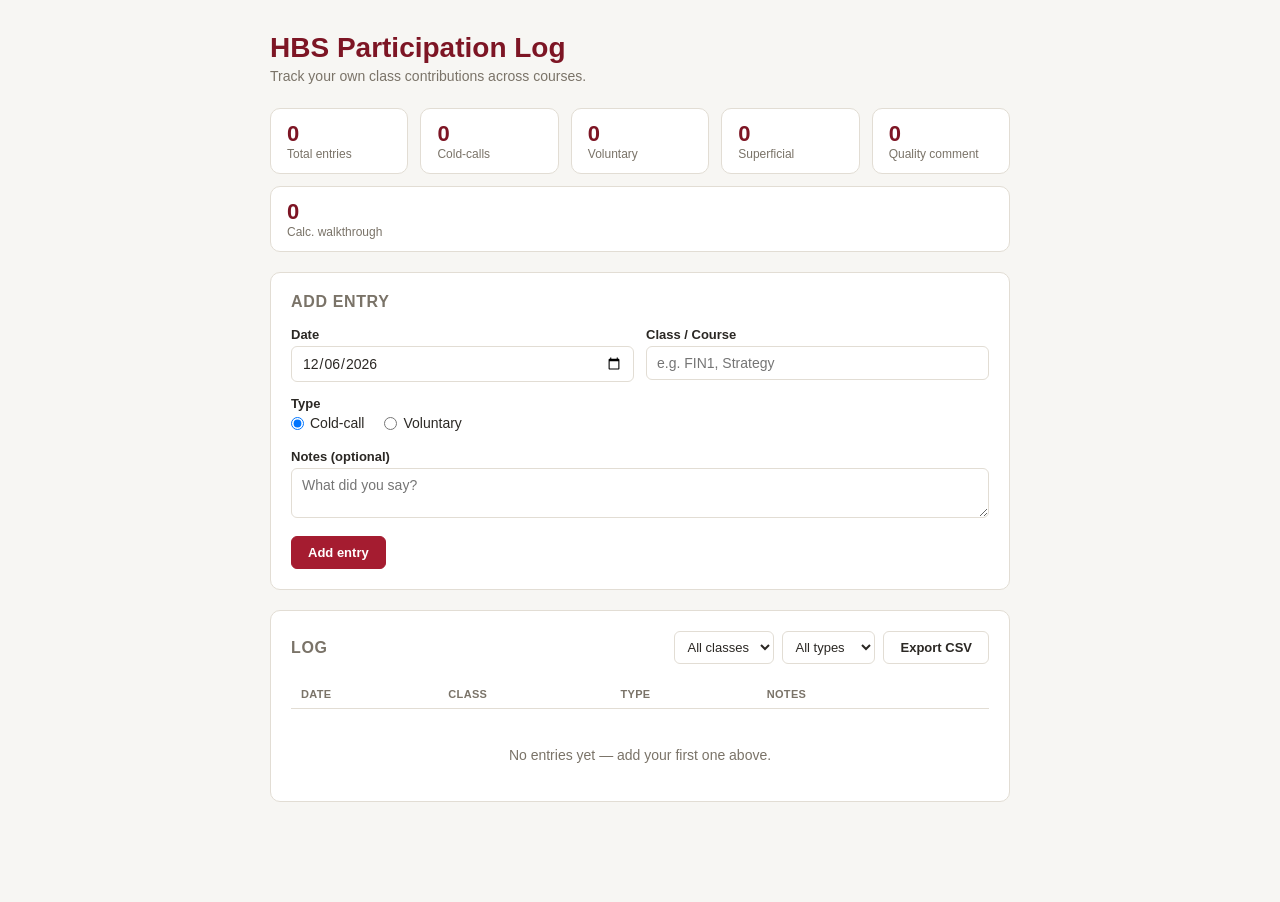
==== index.html @ c9a11cba "Initial version of HBS participation log" ====
<!DOCTYPE html>
<html lang="en">
<head>
<meta charset="UTF-8">
<meta name="viewport" content="width=device-width, initial-scale=1.0">
<title>HBS Participation Log</title>
<link rel="stylesheet" href="style.css">
</head>
<body>
<div class="wrap">
  <header>
    <h1>HBS Participation Log</h1>
    <p class="subtitle">Track your own class contributions across courses.</p>
  </header>

  <section class="stats" id="stats"></section>

  <section class="card">
    <h2>Add entry</h2>
    <form id="entry-form">
      <div class="field-row">
        <div class="field">
          <label for="date">Date</label>
          <input type="date" id="date" required>
        </div>
        <div class="field">
          <label for="class-name">Class / Course</label>
          <input type="text" id="class-name" list="class-options" placeholder="e.g. FIN1, Strategy" required>
          <datalist id="class-options"></datalist>
        </div>
      </div>

      <div class="field">
        <label>Type</label>
        <div class="radio-row">
          <label class="radio"><input type="radio" name="type" value="Cold-call" checked> Cold-call</label>
          <label class="radio"><input type="radio" name="type" value="Voluntary"> Voluntary</label>
        </div>
      </div>

      <div class="field" id="subtype-field" hidden>
        <label for="subtype">Voluntary type</label>
        <select id="subtype">
          <option value="">Select one…</option>
          <option value="Superficial">Superficial</option>
          <option value="Quality comment">Quality comment</option>
          <option value="Calculation walkthrough">Calculation walkthrough</option>
        </select>
      </div>

      <div class="field">
        <label for="notes">Notes (optional)</label>
        <textarea id="notes" rows="2" placeholder="What did you say?"></textarea>
      </div>

      <button type="submit" class="btn primary">Add entry</button>
    </form>
  </section>

  <section class="card">
    <div class="log-header">
      <h2>Log</h2>
      <div class="filters">
        <select id="filter-class">
          <option value="">All classes</option>
        </select>
        <select id="filter-type">
          <option value="">All types</option>
          <option value="Cold-call">Cold-call</option>
          <option value="Voluntary">Voluntary</option>
        </select>
        <button type="button" class="btn" id="export-btn">Export CSV</button>
      </div>
    </div>
    <div class="table-wrap">
      <table id="log-table">
        <thead>
          <tr>
            <th>Date</th>
            <th>Class</th>
            <th>Type</th>
            <th>Notes</th>
            <th></th>
          </tr>
        </thead>
        <tbody id="log-body"></tbody>
      </table>
      <p id="empty-state" class="empty-state" hidden>No entries yet — add your first one above.</p>
    </div>
  </section>
</div>
<script src="app.js"></script>
</body>
</html>
---- style.css ----
:root {
  --bg: #f7f6f3;
  --card: #ffffff;
  --border: #e2ddd4;
  --text: #2b2824;
  --muted: #7a7368;
  --accent: #a51c30;
  --accent-dark: #7d1524;
  --coldcall: #d9663f;
  --voluntary: #2f6f4e;
}

* { box-sizing: border-box; }

body {
  margin: 0;
  background: var(--bg);
  color: var(--text);
  font-family: -apple-system, BlinkMacSystemFont, "Segoe UI", Helvetica, Arial, sans-serif;
}

.wrap {
  max-width: 780px;
  margin: 0 auto;
  padding: 32px 20px 80px;
}

header h1 {
  margin: 0 0 4px;
  font-size: 28px;
  color: var(--accent-dark);
}

.subtitle {
  margin: 0 0 24px;
  color: var(--muted);
  font-size: 14px;
}

.card {
  background: var(--card);
  border: 1px solid var(--border);
  border-radius: 10px;
  padding: 20px;
  margin-bottom: 20px;
}

.card h2 {
  margin: 0 0 16px;
  font-size: 16px;
  text-transform: uppercase;
  letter-spacing: 0.04em;
  color: var(--muted);
}

.field-row {
  display: flex;
  gap: 12px;
}

.field {
  margin-bottom: 14px;
  flex: 1;
}

label {
  display: block;
  font-size: 13px;
  font-weight: 600;
  margin-bottom: 4px;
}

input[type="text"], input[type="date"], select, textarea {
  width: 100%;
  padding: 8px 10px;
  border: 1px solid var(--border);
  border-radius: 6px;
  font-size: 14px;
  font-family: inherit;
  background: #fff;
  color: var(--text);
}

textarea { resize: vertical; }

.radio-row {
  display: flex;
  gap: 20px;
}

.radio {
  display: flex;
  align-items: center;
  gap: 6px;
  font-weight: 500;
  font-size: 14px;
}

.radio input { margin: 0; }

.btn {
  padding: 8px 16px;
  border-radius: 6px;
  border: 1px solid var(--border);
  background: #fff;
  color: var(--text);
  font-size: 13px;
  font-weight: 600;
  cursor: pointer;
}

.btn:hover { background: #f1efe9; }

.btn.primary {
  background: var(--accent);
  border-color: var(--accent);
  color: #fff;
}

.btn.primary:hover { background: var(--accent-dark); }

.btn.small {
  padding: 4px 10px;
  font-size: 12px;
}

.log-header {
  display: flex;
  justify-content: space-between;
  align-items: center;
  flex-wrap: wrap;
  gap: 10px;
  margin-bottom: 16px;
}

.log-header h2 { margin: 0; }

.filters {
  display: flex;
  gap: 8px;
}

.filters select {
  width: auto;
  font-size: 13px;
  padding: 6px 8px;
}

.table-wrap { overflow-x: auto; }

table {
  width: 100%;
  border-collapse: collapse;
  font-size: 13px;
}

th, td {
  text-align: left;
  padding: 8px 10px;
  border-bottom: 1px solid var(--border);
  vertical-align: top;
}

th {
  color: var(--muted);
  font-size: 11px;
  text-transform: uppercase;
  letter-spacing: 0.03em;
}

.badge {
  display: inline-block;
  padding: 2px 8px;
  border-radius: 999px;
  font-size: 12px;
  font-weight: 600;
  white-space: nowrap;
}

.badge.coldcall { background: rgba(217,102,63,0.15); color: var(--coldcall); }
.badge.voluntary { background: rgba(47,111,78,0.15); color: var(--voluntary); }

.empty-state {
  text-align: center;
  color: var(--muted);
  padding: 24px 0 4px;
  font-size: 14px;
}

.stats {
  display: flex;
  gap: 12px;
  margin-bottom: 20px;
  flex-wrap: wrap;
}

.stat {
  background: var(--card);
  border: 1px solid var(--border);
  border-radius: 10px;
  padding: 12px 16px;
  flex: 1;
  min-width: 120px;
}

.stat .num {
  font-size: 22px;
  font-weight: 700;
  color: var(--accent-dark);
}

.stat .label {
  font-size: 12px;
  color: var(--muted);
}
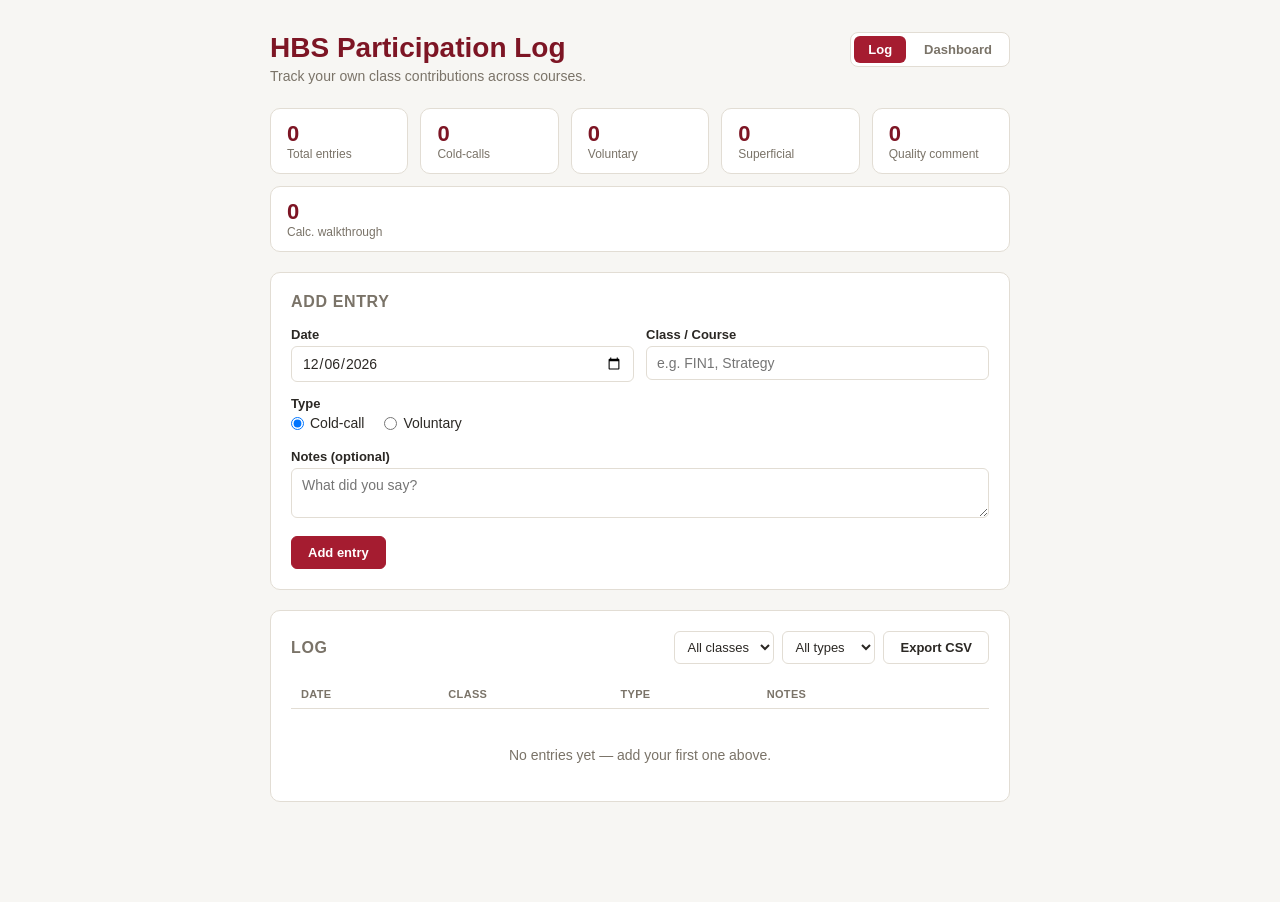
==== commit 74803ef8: "Add participation dashboard with weekly and overall stats" ====
--- a/index.html
+++ b/index.html
@@ -9,8 +9,16 @@
 <body>
 <div class="wrap">
   <header>
-    <h1>HBS Participation Log</h1>
-    <p class="subtitle">Track your own class contributions across courses.</p>
+    <div class="title-row">
+      <div>
+        <h1>HBS Participation Log</h1>
+        <p class="subtitle">Track your own class contributions across courses.</p>
+      </div>
+      <nav class="page-nav">
+        <a class="nav-link" href="index.html" aria-current="page">Log</a>
+        <a class="nav-link" href="dashboard.html">Dashboard</a>
+      </nav>
+    </div>
   </header>
 
   <section class="stats" id="stats"></section>
--- a/style.css
+++ b/style.css
@@ -8,6 +8,45 @@
   --accent-dark: #7d1524;
   --coldcall: #d9663f;
   --voluntary: #2f6f4e;
+
+  /* dataviz palette (light) */
+  --viz-surface: #fcfcfb;
+  --viz-text-primary: #0b0b0b;
+  --viz-text-secondary: #52514e;
+  --viz-muted: #898781;
+  --viz-axis: #c3c2b7;
+  --series-1: #2a78d6;
+  --series-2: #eb6834;
+  --series-3: #1baf7a;
+  --series-4: #eda100;
+  --series-5: #e87ba4;
+}
+
+@media (prefers-color-scheme: dark) {
+  :root:not([data-theme="light"]) {
+    --viz-surface: #1a1a19;
+    --viz-text-primary: #ffffff;
+    --viz-text-secondary: #c3c2b7;
+    --viz-muted: #898781;
+    --viz-axis: #383835;
+    --series-1: #3987e5;
+    --series-2: #d95926;
+    --series-3: #199e70;
+    --series-4: #c98500;
+    --series-5: #d55181;
+  }
+}
+:root[data-theme="dark"] {
+  --viz-surface: #1a1a19;
+  --viz-text-primary: #ffffff;
+  --viz-text-secondary: #c3c2b7;
+  --viz-muted: #898781;
+  --viz-axis: #383835;
+  --series-1: #3987e5;
+  --series-2: #d95926;
+  --series-3: #199e70;
+  --series-4: #c98500;
+  --series-5: #d55181;
 }
 
 * { box-sizing: border-box; }
@@ -213,3 +252,186 @@
   font-size: 12px;
   color: var(--muted);
 }
+
+/* --- dashboard --- */
+
+.title-row {
+  display: flex;
+  justify-content: space-between;
+  align-items: flex-start;
+  gap: 16px;
+  margin-bottom: 24px;
+}
+
+.title-row h1 { margin: 0 0 4px; }
+.title-row .subtitle { margin: 0; }
+
+.page-nav {
+  display: flex;
+  gap: 4px;
+  background: var(--card);
+  border: 1px solid var(--border);
+  border-radius: 8px;
+  padding: 3px;
+  flex-shrink: 0;
+}
+
+.nav-link {
+  padding: 6px 14px;
+  border-radius: 6px;
+  font-size: 13px;
+  font-weight: 600;
+  color: var(--muted);
+  text-decoration: none;
+}
+
+.nav-link[aria-current="page"] {
+  background: var(--accent);
+  color: #fff;
+}
+
+.section-header {
+  display: flex;
+  justify-content: space-between;
+  align-items: baseline;
+  margin-bottom: 16px;
+  flex-wrap: wrap;
+  gap: 6px;
+}
+
+.section-header h2 {
+  margin: 0;
+  font-size: 16px;
+  text-transform: uppercase;
+  letter-spacing: 0.04em;
+  color: var(--muted);
+}
+
+.section-sub {
+  font-size: 13px;
+  color: var(--muted);
+}
+
+.chart-block { margin-top: 12px; }
+
+.chart-title-row {
+  display: flex;
+  justify-content: space-between;
+  align-items: baseline;
+  flex-wrap: wrap;
+  gap: 8px;
+  margin-bottom: 6px;
+}
+
+.chart-title-row h3 {
+  margin: 0;
+  font-size: 14px;
+  color: var(--text);
+}
+
+.chart-grid {
+  display: grid;
+  grid-template-columns: 1fr 1fr;
+  gap: 20px;
+  margin-top: 20px;
+}
+
+@media (max-width: 640px) {
+  .chart-grid { grid-template-columns: 1fr; }
+}
+
+.chart {
+  background: var(--viz-surface);
+  border-radius: 8px;
+}
+
+.legend {
+  display: flex;
+  gap: 14px;
+}
+
+.legend-item {
+  display: flex;
+  align-items: center;
+  gap: 6px;
+  font-size: 12px;
+  color: var(--viz-text-secondary);
+}
+
+.swatch {
+  width: 10px;
+  height: 10px;
+  border-radius: 2px;
+  display: inline-block;
+}
+
+.swatch.series-1 { background: var(--series-1); }
+.swatch.series-2 { background: var(--series-2); }
+.swatch.series-3 { background: var(--series-3); }
+.swatch.series-4 { background: var(--series-4); }
+.swatch.series-5 { background: var(--series-5); }
+
+.viz-svg { display: block; width: 100%; }
+
+.bar-fill.series-1 { fill: var(--series-1); }
+.bar-fill.series-2 { fill: var(--series-2); }
+.bar-fill.series-3 { fill: var(--series-3); }
+.bar-fill.series-4 { fill: var(--series-4); }
+.bar-fill.series-5 { fill: var(--series-5); }
+
+.axis-line { stroke: var(--viz-axis); stroke-width: 1; }
+
+.axis-label {
+  fill: var(--viz-muted);
+  font-size: 11px;
+}
+
+.value-label {
+  fill: var(--viz-text-secondary);
+  font-size: 12px;
+  font-weight: 600;
+}
+
+/* horizontal bar chart (HTML rows, so long labels wrap instead of clipping) */
+
+.hbar-row {
+  display: grid;
+  grid-template-columns: 100px 1fr 28px;
+  align-items: center;
+  gap: 10px;
+  padding: 6px 12px;
+}
+
+.hbar-label {
+  font-size: 12px;
+  color: var(--viz-text-secondary);
+  text-align: right;
+  overflow-wrap: break-word;
+}
+
+.hbar-track { min-width: 0; }
+
+.hbar-fill {
+  height: 16px;
+  border-radius: 0 4px 4px 0;
+  min-width: 3px;
+}
+
+.hbar-fill.series-1 { background: var(--series-1); }
+.hbar-fill.series-2 { background: var(--series-2); }
+.hbar-fill.series-3 { background: var(--series-3); }
+.hbar-fill.series-4 { background: var(--series-4); }
+.hbar-fill.series-5 { background: var(--series-5); }
+
+.hbar-value {
+  font-size: 12px;
+  font-weight: 600;
+  color: var(--viz-text-secondary);
+}
+
+.hbar-empty {
+  color: var(--viz-muted);
+  font-size: 13px;
+  padding: 16px 12px;
+  margin: 0;
+}
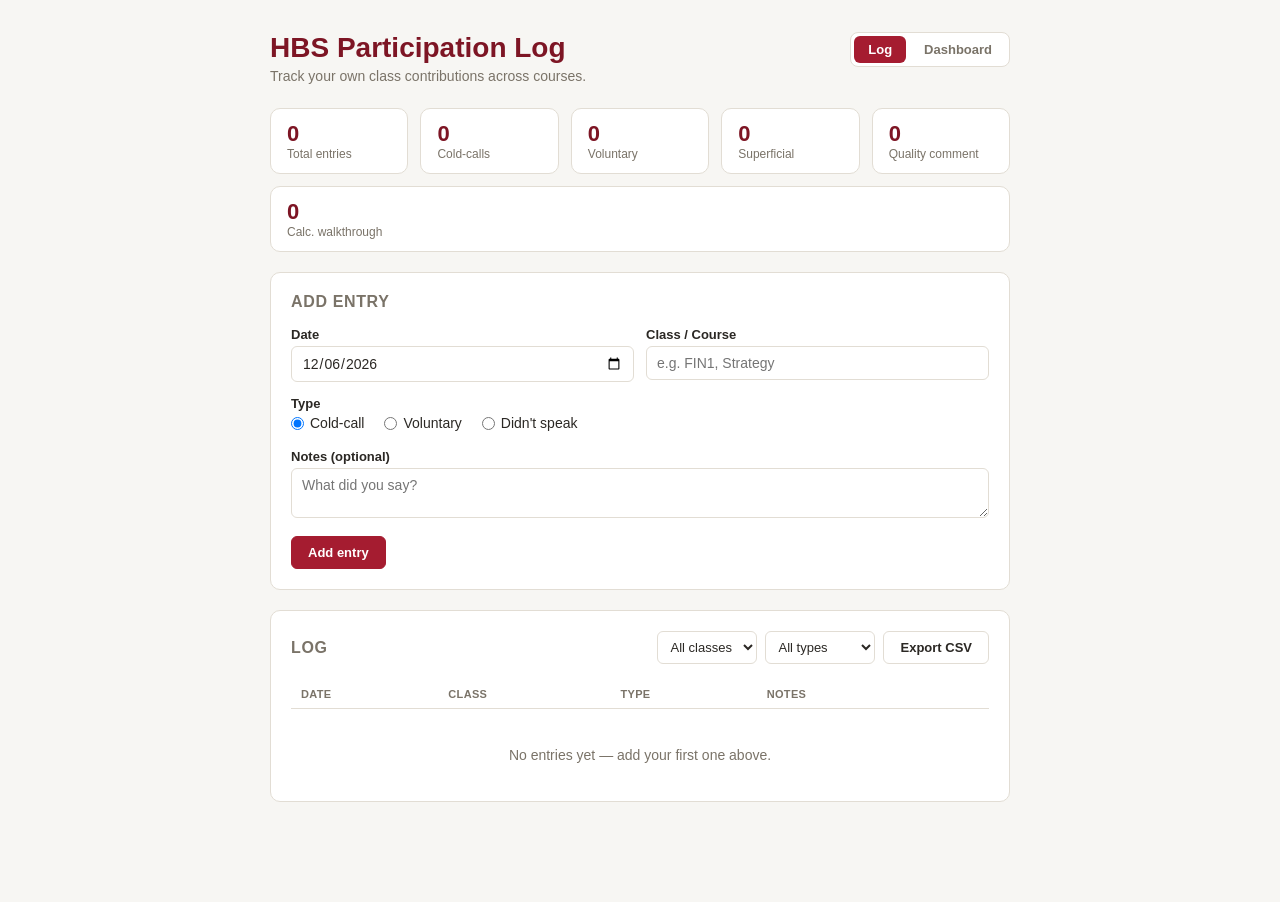
==== commit 8cc8b96c: "Add speaking-pace tracking and simplify dashboard to fewer charts" ====
--- a/index.html
+++ b/index.html
@@ -43,6 +43,7 @@
         <div class="radio-row">
           <label class="radio"><input type="radio" name="type" value="Cold-call" checked> Cold-call</label>
           <label class="radio"><input type="radio" name="type" value="Voluntary"> Voluntary</label>
+          <label class="radio"><input type="radio" name="type" value="No participation"> Didn't speak</label>
         </div>
       </div>
 
@@ -76,6 +77,7 @@
           <option value="">All types</option>
           <option value="Cold-call">Cold-call</option>
           <option value="Voluntary">Voluntary</option>
+          <option value="No participation">Didn't speak</option>
         </select>
         <button type="button" class="btn" id="export-btn">Export CSV</button>
       </div>
--- a/style.css
+++ b/style.css
@@ -20,6 +20,12 @@
   --series-3: #1baf7a;
   --series-4: #eda100;
   --series-5: #e87ba4;
+
+  /* sequential blue ramp, used for the weekly heatmap */
+  --heat-0: #f3f2ef;
+  --heat-1: #cde2fb;
+  --heat-2: #6da7ec;
+  --heat-3: #2a78d6;
 }
 
 @media (prefers-color-scheme: dark) {
@@ -34,6 +40,10 @@
     --series-3: #199e70;
     --series-4: #c98500;
     --series-5: #d55181;
+    --heat-0: #232320;
+    --heat-1: #184f95;
+    --heat-2: #2a78d6;
+    --heat-3: #3987e5;
   }
 }
 :root[data-theme="dark"] {
@@ -47,6 +57,10 @@
   --series-3: #199e70;
   --series-4: #c98500;
   --series-5: #d55181;
+  --heat-0: #232320;
+  --heat-1: #184f95;
+  --heat-2: #2a78d6;
+  --heat-3: #3987e5;
 }
 
 * { box-sizing: border-box; }
@@ -218,6 +232,7 @@
 
 .badge.coldcall { background: rgba(217,102,63,0.15); color: var(--coldcall); }
 .badge.voluntary { background: rgba(47,111,78,0.15); color: var(--voluntary); }
+.badge.noparticipation { background: rgba(122,115,104,0.15); color: var(--muted); }
 
 .empty-state {
   text-align: center;
@@ -290,6 +305,41 @@
   color: #fff;
 }
 
+.control-bar {
+  display: flex;
+  justify-content: space-between;
+  align-items: center;
+  flex-wrap: wrap;
+  gap: 12px;
+  margin-bottom: 16px;
+}
+
+.view-tabs {
+  display: flex;
+  gap: 4px;
+  background: var(--card);
+  border: 1px solid var(--border);
+  border-radius: 8px;
+  padding: 3px;
+}
+
+.tab-btn {
+  padding: 7px 16px;
+  border-radius: 6px;
+  border: none;
+  background: transparent;
+  color: var(--muted);
+  font-size: 13px;
+  font-weight: 600;
+  cursor: pointer;
+  font-family: inherit;
+}
+
+.tab-btn[aria-current="page"] {
+  background: var(--accent);
+  color: #fff;
+}
+
 .section-header {
   display: flex;
   justify-content: space-between;
@@ -329,17 +379,6 @@
   color: var(--text);
 }
 
-.chart-grid {
-  display: grid;
-  grid-template-columns: 1fr 1fr;
-  gap: 20px;
-  margin-top: 20px;
-}
-
-@media (max-width: 640px) {
-  .chart-grid { grid-template-columns: 1fr; }
-}
-
 .chart {
   background: var(--viz-surface);
   border-radius: 8px;
@@ -358,26 +397,54 @@
   color: var(--viz-text-secondary);
 }
 
-.swatch {
-  width: 10px;
-  height: 10px;
-  border-radius: 2px;
-  display: inline-block;
-}
-
-.swatch.series-1 { background: var(--series-1); }
-.swatch.series-2 { background: var(--series-2); }
-.swatch.series-3 { background: var(--series-3); }
-.swatch.series-4 { background: var(--series-4); }
-.swatch.series-5 { background: var(--series-5); }
+/* --- speaking pace pills --- */
+
+.pace-row {
+  display: flex;
+  flex-wrap: wrap;
+  gap: 8px;
+}
+
+.pace-pill {
+  display: flex;
+  align-items: center;
+  gap: 6px;
+  padding: 6px 12px;
+  border-radius: 999px;
+  font-size: 13px;
+  font-weight: 600;
+  border: 1px solid transparent;
+}
+
+.pace-pill .pace-dot {
+  width: 8px;
+  height: 8px;
+  border-radius: 50%;
+  flex-shrink: 0;
+}
+
+.pace-pill.pace-good {
+  background: rgba(12,163,12,0.12);
+  color: #0b6b0b;
+}
+.pace-pill.pace-good .pace-dot { background: #0ca30c; }
+
+.pace-pill.pace-due {
+  background: rgba(208,59,59,0.12);
+  color: #a52d2d;
+}
+.pace-pill.pace-due .pace-dot { background: #d03b3b; }
+
+.pace-pill.pace-none {
+  background: var(--bg);
+  color: var(--muted);
+  border-color: var(--border);
+}
+.pace-pill.pace-none .pace-dot { background: var(--border); }
 
 .viz-svg { display: block; width: 100%; }
 
 .bar-fill.series-1 { fill: var(--series-1); }
-.bar-fill.series-2 { fill: var(--series-2); }
-.bar-fill.series-3 { fill: var(--series-3); }
-.bar-fill.series-4 { fill: var(--series-4); }
-.bar-fill.series-5 { fill: var(--series-5); }
 
 .axis-line { stroke: var(--viz-axis); stroke-width: 1; }
 
@@ -392,46 +459,66 @@
   font-weight: 600;
 }
 
-/* horizontal bar chart (HTML rows, so long labels wrap instead of clipping) */
-
-.hbar-row {
-  display: grid;
-  grid-template-columns: 100px 1fr 28px;
-  align-items: center;
-  gap: 10px;
-  padding: 6px 12px;
-}
-
-.hbar-label {
+.hbar-empty {
+  color: var(--viz-muted);
+  font-size: 13px;
+  padding: 16px 12px;
+  margin: 0;
+}
+
+/* --- weekly class x day heatmap --- */
+
+.heatmap {
+  border-collapse: separate;
+  border-spacing: 3px;
+}
+
+.heatmap th {
+  border-bottom: none;
+  text-align: center;
+  padding: 4px 10px;
+  font-size: 11px;
+}
+
+.heatmap th .day-num {
+  display: block;
+  font-size: 10px;
+  color: var(--viz-muted);
+  font-weight: 400;
+}
+
+.heatmap-rowlabel {
+  border-bottom: none;
+  text-align: right;
+  padding: 6px 10px;
   font-size: 12px;
   color: var(--viz-text-secondary);
-  text-align: right;
-  overflow-wrap: break-word;
-}
-
-.hbar-track { min-width: 0; }
-
-.hbar-fill {
-  height: 16px;
-  border-radius: 0 4px 4px 0;
-  min-width: 3px;
-}
-
-.hbar-fill.series-1 { background: var(--series-1); }
-.hbar-fill.series-2 { background: var(--series-2); }
-.hbar-fill.series-3 { background: var(--series-3); }
-.hbar-fill.series-4 { background: var(--series-4); }
-.hbar-fill.series-5 { background: var(--series-5); }
-
-.hbar-value {
-  font-size: 12px;
-  font-weight: 600;
-  color: var(--viz-text-secondary);
-}
-
-.hbar-empty {
-  color: var(--viz-muted);
-  font-size: 13px;
-  padding: 16px 12px;
-  margin: 0;
-}
+  white-space: nowrap;
+}
+
+.heat-cell {
+  border-bottom: none;
+  text-align: center;
+  min-width: 34px;
+  height: 30px;
+  border-radius: 6px;
+  font-size: 13px;
+  font-weight: 600;
+}
+
+.heat-cell.heat-0 { background: var(--heat-0); color: var(--viz-muted); }
+.heat-cell.heat-1 { background: var(--heat-1); color: var(--viz-text-primary); }
+.heat-cell.heat-2 { background: var(--heat-2); color: var(--viz-text-primary); }
+.heat-cell.heat-3 { background: var(--heat-3); color: #ffffff; }
+
+.heat-swatch {
+  width: 14px;
+  height: 14px;
+  border-radius: 4px;
+  display: inline-block;
+}
+
+.heat-swatch.heat-0 { background: var(--heat-0); border: 1px solid var(--border); }
+.heat-swatch.heat-1 { background: var(--heat-1); }
+.heat-swatch.heat-2 { background: var(--heat-2); }
+.heat-swatch.heat-3 { background: var(--heat-3); }
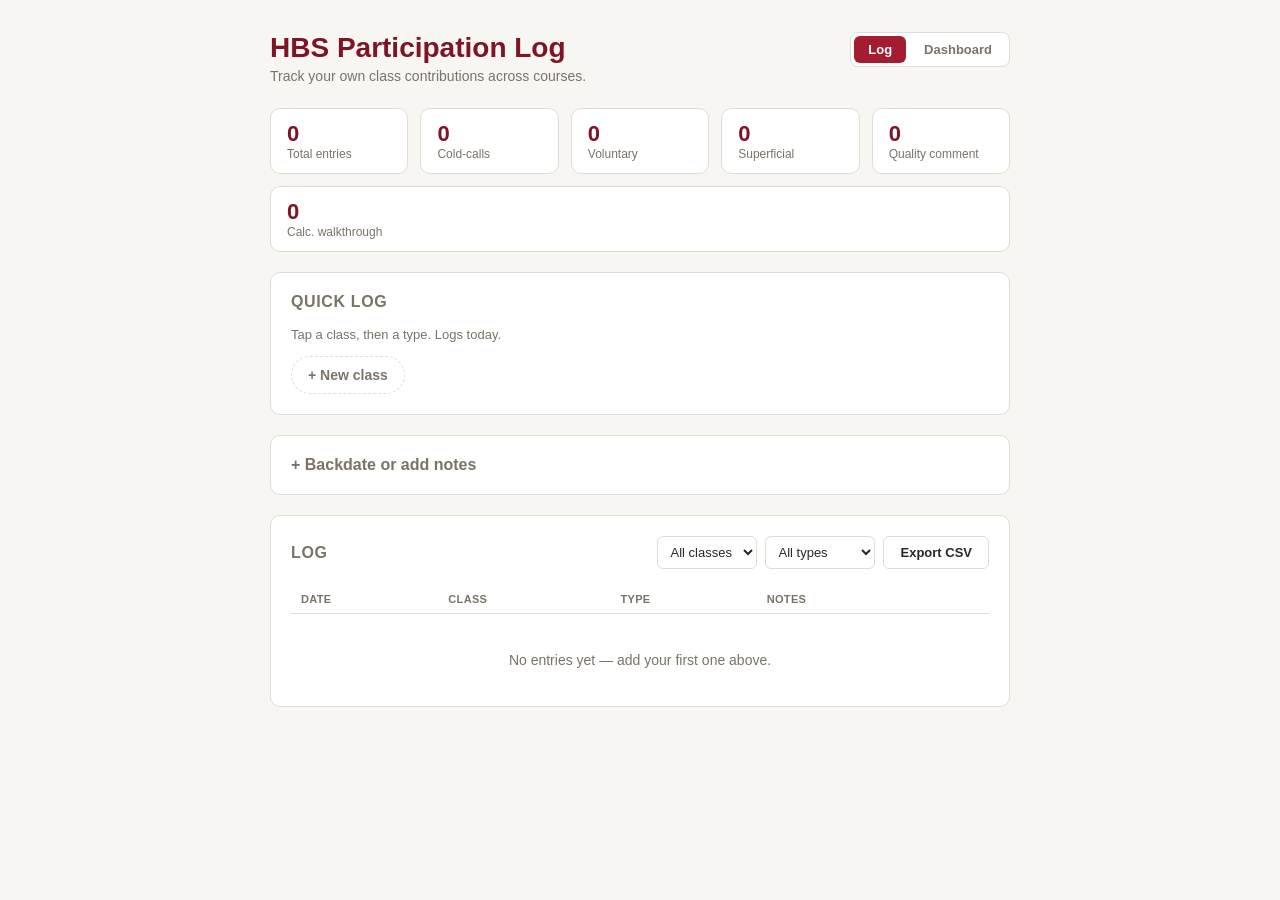
==== commit 33b34106: "Add quick-tap logging and make the app installable - Quick log: tap a class chip, then a type (and s" ====
--- a/index.html
+++ b/index.html
@@ -5,6 +5,12 @@
 <meta name="viewport" content="width=device-width, initial-scale=1.0">
 <title>HBS Participation Log</title>
 <link rel="stylesheet" href="style.css">
+<link rel="manifest" href="manifest.json">
+<meta name="theme-color" content="#a51c30">
+<link rel="apple-touch-icon" href="icons/icon-180.png">
+<meta name="apple-mobile-web-app-capable" content="yes">
+<meta name="apple-mobile-web-app-status-bar-style" content="black-translucent">
+<meta name="apple-mobile-web-app-title" content="Participation">
 </head>
 <body>
 <div class="wrap">
@@ -24,7 +30,37 @@
   <section class="stats" id="stats"></section>
 
   <section class="card">
-    <h2>Add entry</h2>
+    <h2>Quick log</h2>
+    <p class="quick-hint" id="quick-hint">Tap a class, then a type. Logs today.</p>
+
+    <div class="chip-row" id="quick-classes"></div>
+
+    <div class="quick-new-class" id="quick-new-class-wrap" hidden>
+      <input type="text" id="quick-new-class-input" placeholder="New class name">
+      <button type="button" class="btn small" id="quick-new-class-save">Add</button>
+      <button type="button" class="btn small" id="quick-new-class-cancel">Cancel</button>
+    </div>
+
+    <div class="quick-types" id="quick-types" hidden>
+      <div class="quick-selected" id="quick-selected-class"></div>
+      <div class="chip-row">
+        <button type="button" class="chip type-chip" data-type="Cold-call">Cold-call</button>
+        <button type="button" class="chip type-chip" data-type="Voluntary">Voluntary</button>
+        <button type="button" class="chip type-chip" data-type="No participation">Didn't speak</button>
+        <button type="button" class="chip chip-ghost" id="quick-cancel-class">Cancel</button>
+      </div>
+      <div class="chip-row" id="quick-subtypes" hidden>
+        <button type="button" class="chip subtype-chip" data-subtype="Superficial">Superficial</button>
+        <button type="button" class="chip subtype-chip" data-subtype="Quality comment">Quality comment</button>
+        <button type="button" class="chip subtype-chip" data-subtype="Calculation walkthrough">Calculation walkthrough</button>
+      </div>
+    </div>
+
+    <p class="quick-confirm" id="quick-confirm" hidden></p>
+  </section>
+
+  <details class="card">
+    <summary>Backdate or add notes</summary>
     <form id="entry-form">
       <div class="field-row">
         <div class="field">
@@ -64,7 +100,7 @@
 
       <button type="submit" class="btn primary">Add entry</button>
     </form>
-  </section>
+  </details>
 
   <section class="card">
     <div class="log-header">
--- a/style.css
+++ b/style.css
@@ -14,18 +14,10 @@
   --viz-text-primary: #0b0b0b;
   --viz-text-secondary: #52514e;
   --viz-muted: #898781;
-  --viz-axis: #c3c2b7;
-  --series-1: #2a78d6;
-  --series-2: #eb6834;
-  --series-3: #1baf7a;
-  --series-4: #eda100;
-  --series-5: #e87ba4;
-
-  /* sequential blue ramp, used for the weekly heatmap */
-  --heat-0: #f3f2ef;
-  --heat-1: #cde2fb;
-  --heat-2: #6da7ec;
-  --heat-3: #2a78d6;
+
+  /* weekly heatmap: binary spoke / didn't speak */
+  --heat-no: #f3f2ef;
+  --heat-yes: #2a78d6;
 }
 
 @media (prefers-color-scheme: dark) {
@@ -34,16 +26,8 @@
     --viz-text-primary: #ffffff;
     --viz-text-secondary: #c3c2b7;
     --viz-muted: #898781;
-    --viz-axis: #383835;
-    --series-1: #3987e5;
-    --series-2: #d95926;
-    --series-3: #199e70;
-    --series-4: #c98500;
-    --series-5: #d55181;
-    --heat-0: #232320;
-    --heat-1: #184f95;
-    --heat-2: #2a78d6;
-    --heat-3: #3987e5;
+    --heat-no: #232320;
+    --heat-yes: #3987e5;
   }
 }
 :root[data-theme="dark"] {
@@ -51,16 +35,8 @@
   --viz-text-primary: #ffffff;
   --viz-text-secondary: #c3c2b7;
   --viz-muted: #898781;
-  --viz-axis: #383835;
-  --series-1: #3987e5;
-  --series-2: #d95926;
-  --series-3: #199e70;
-  --series-4: #c98500;
-  --series-5: #d55181;
-  --heat-0: #232320;
-  --heat-1: #184f95;
-  --heat-2: #2a78d6;
-  --heat-3: #3987e5;
+  --heat-no: #232320;
+  --heat-yes: #3987e5;
 }
 
 * { box-sizing: border-box; }
@@ -177,6 +153,116 @@
   font-size: 12px;
 }
 
+/* --- quick log --- */
+
+.quick-hint {
+  margin: 0 0 14px;
+  color: var(--muted);
+  font-size: 13px;
+}
+
+.chip-row {
+  display: flex;
+  flex-wrap: wrap;
+  gap: 8px;
+}
+
+.chip-row[hidden] { display: none; }
+
+.chip {
+  padding: 10px 16px;
+  border-radius: 999px;
+  border: 1px solid var(--border);
+  background: #fff;
+  color: var(--text);
+  font-size: 14px;
+  font-weight: 600;
+  cursor: pointer;
+  font-family: inherit;
+}
+
+.chip:hover { background: #f1efe9; }
+
+.chip.class-chip:active,
+.chip.type-chip:active,
+.chip.subtype-chip:active {
+  background: var(--accent);
+  border-color: var(--accent);
+  color: #fff;
+}
+
+.chip.chip-ghost {
+  background: transparent;
+  color: var(--muted);
+  border-style: dashed;
+}
+
+.quick-new-class {
+  display: flex;
+  gap: 8px;
+  margin-top: 10px;
+}
+
+.quick-new-class[hidden] { display: none; }
+
+.quick-new-class input {
+  flex: 1;
+  padding: 8px 10px;
+  border: 1px solid var(--border);
+  border-radius: 6px;
+  font-size: 14px;
+  font-family: inherit;
+}
+
+.quick-types {
+  margin-top: 16px;
+  padding-top: 16px;
+  border-top: 1px solid var(--border);
+}
+
+.quick-selected {
+  font-size: 13px;
+  color: var(--muted);
+  margin-bottom: 8px;
+}
+
+.quick-selected::before {
+  content: "Class: ";
+}
+
+#quick-subtypes {
+  margin-top: 10px;
+}
+
+.quick-confirm {
+  margin: 14px 0 0;
+  font-size: 14px;
+  font-weight: 600;
+  color: var(--voluntary);
+}
+
+details.card summary {
+  cursor: pointer;
+  font-size: 16px;
+  font-weight: 700;
+  color: var(--muted);
+  list-style: none;
+}
+
+details.card summary::-webkit-details-marker { display: none; }
+
+details.card summary::before {
+  content: "+ ";
+}
+
+details.card[open] summary::before {
+  content: "– ";
+}
+
+details.card[open] summary {
+  margin-bottom: 16px;
+}
+
 .log-header {
   display: flex;
   justify-content: space-between;
@@ -379,11 +465,6 @@
   color: var(--text);
 }
 
-.chart {
-  background: var(--viz-surface);
-  border-radius: 8px;
-}
-
 .legend {
   display: flex;
   gap: 14px;
@@ -401,8 +482,10 @@
 
 .pace-row {
   display: flex;
-  flex-wrap: wrap;
+  flex-wrap: nowrap;
   gap: 8px;
+  overflow-x: auto;
+  padding-bottom: 2px;
 }
 
 .pace-pill {
@@ -411,6 +494,8 @@
   gap: 6px;
   padding: 6px 12px;
   border-radius: 999px;
+  flex-shrink: 0;
+  white-space: nowrap;
   font-size: 13px;
   font-weight: 600;
   border: 1px solid transparent;
@@ -441,23 +526,6 @@
   border-color: var(--border);
 }
 .pace-pill.pace-none .pace-dot { background: var(--border); }
-
-.viz-svg { display: block; width: 100%; }
-
-.bar-fill.series-1 { fill: var(--series-1); }
-
-.axis-line { stroke: var(--viz-axis); stroke-width: 1; }
-
-.axis-label {
-  fill: var(--viz-muted);
-  font-size: 11px;
-}
-
-.value-label {
-  fill: var(--viz-text-secondary);
-  font-size: 12px;
-  font-weight: 600;
-}
 
 .hbar-empty {
   color: var(--viz-muted);
@@ -506,10 +574,8 @@
   font-weight: 600;
 }
 
-.heat-cell.heat-0 { background: var(--heat-0); color: var(--viz-muted); }
-.heat-cell.heat-1 { background: var(--heat-1); color: var(--viz-text-primary); }
-.heat-cell.heat-2 { background: var(--heat-2); color: var(--viz-text-primary); }
-.heat-cell.heat-3 { background: var(--heat-3); color: #ffffff; }
+.heat-cell.heat-no { background: var(--heat-no); color: var(--viz-muted); }
+.heat-cell.heat-yes { background: var(--heat-yes); color: #ffffff; }
 
 .heat-swatch {
   width: 14px;
@@ -518,7 +584,5 @@
   display: inline-block;
 }
 
-.heat-swatch.heat-0 { background: var(--heat-0); border: 1px solid var(--border); }
-.heat-swatch.heat-1 { background: var(--heat-1); }
-.heat-swatch.heat-2 { background: var(--heat-2); }
-.heat-swatch.heat-3 { background: var(--heat-3); }
+.heat-swatch.heat-no { background: var(--heat-no); border: 1px solid var(--border); }
+.heat-swatch.heat-yes { background: var(--heat-yes); }
